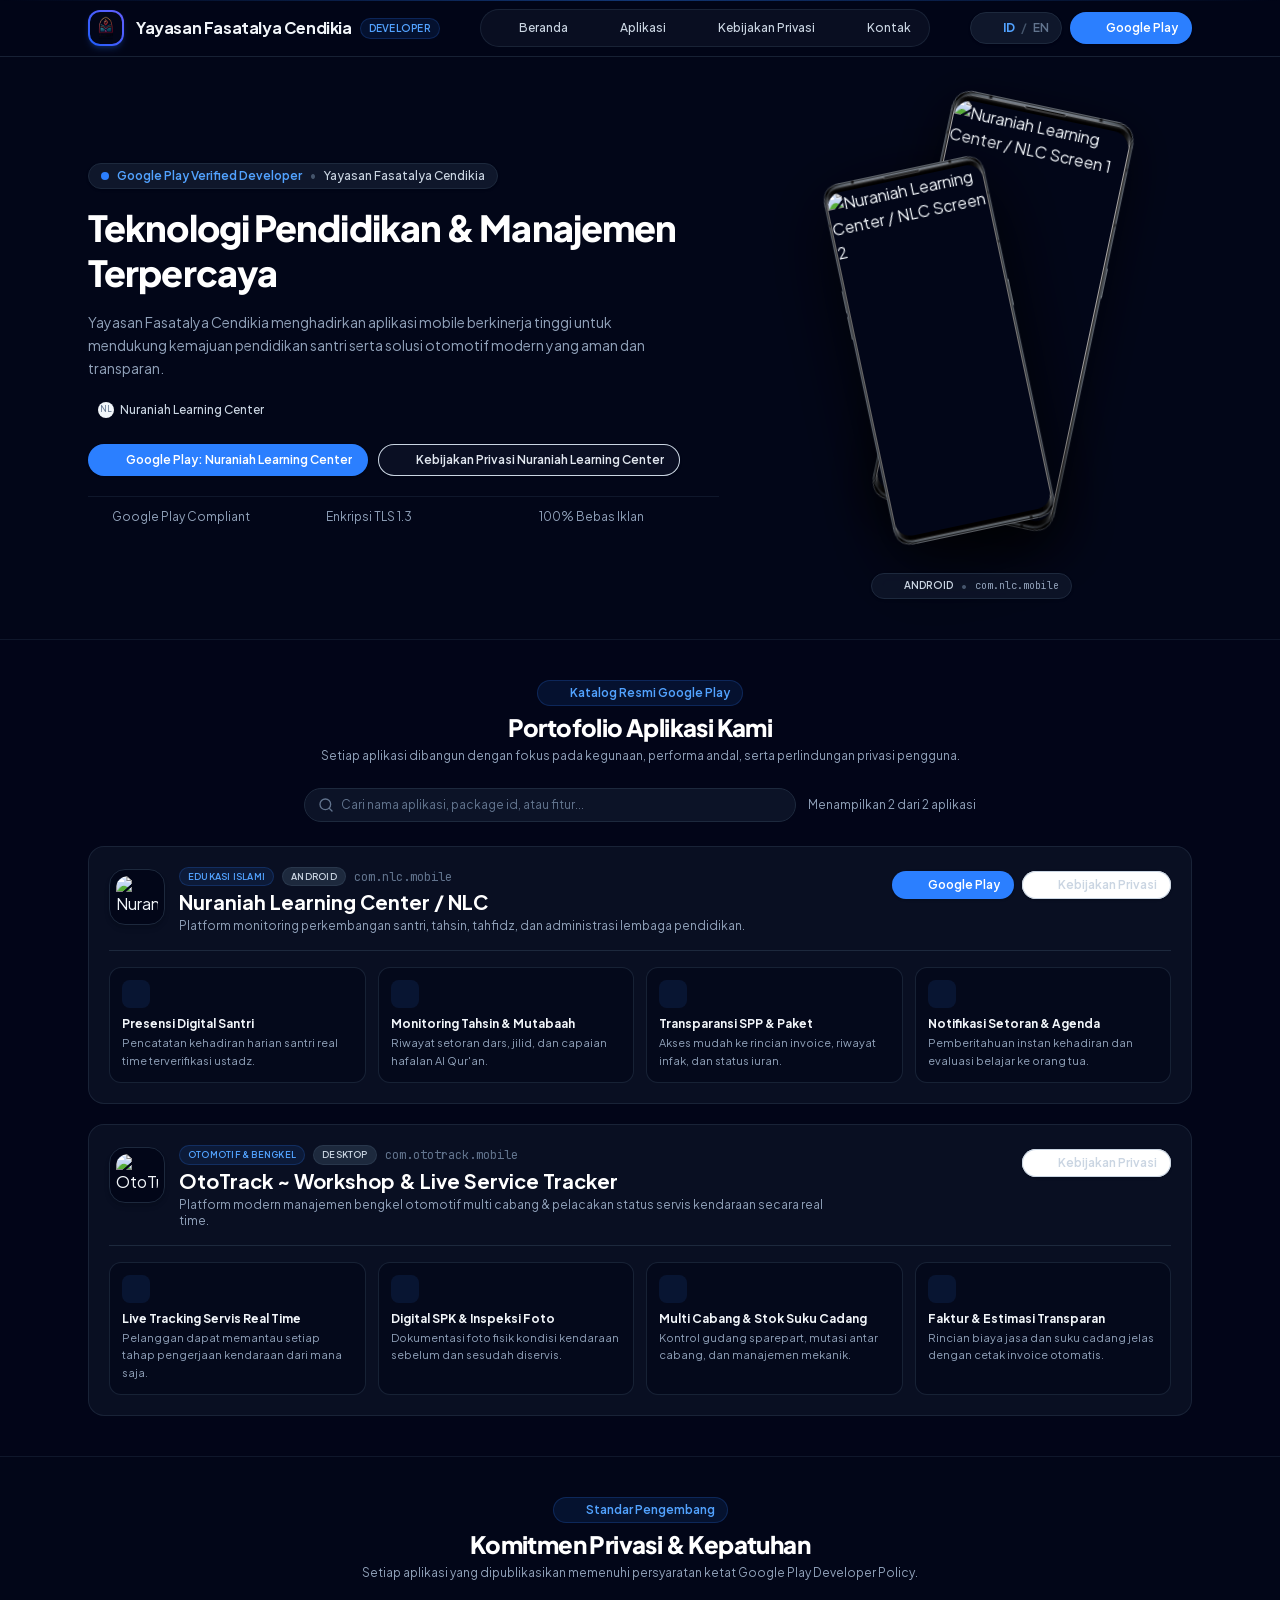
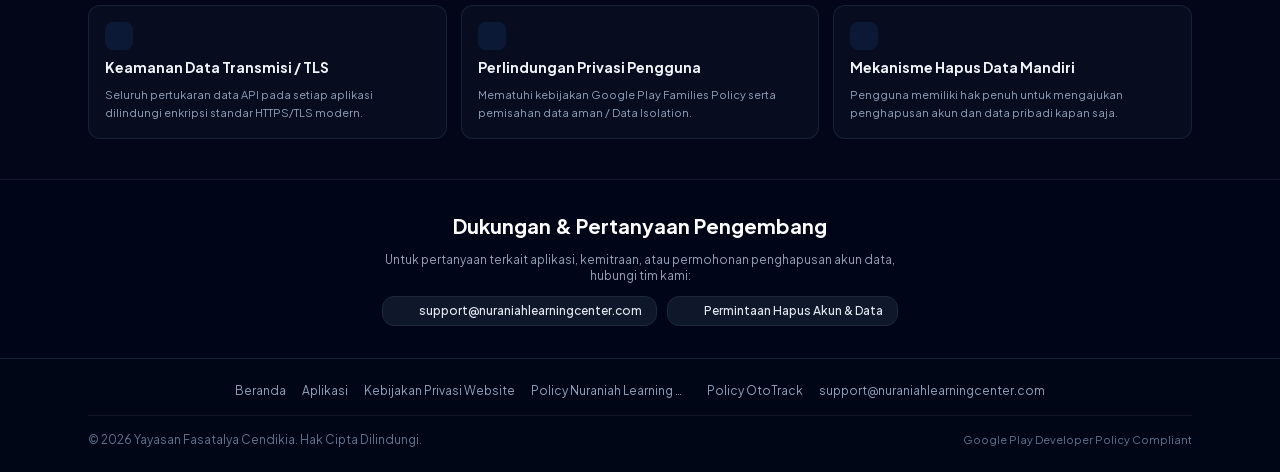
==== index.html @ 3fed87d0 "Updates" ====
<!DOCTYPE html><html  lang="id"><head><meta charset="utf-8"><meta name="viewport" content="width=device-width, initial-scale=1"><title>Yayasan Fasatalya Cendikia - Google Play Developer</title><link rel="preconnect" href="https://fonts.googleapis.com"><link rel="preconnect" href="https://fonts.gstatic.com" crossorigin><script type="importmap">{"imports":{"#entry":"/_nuxt/Dg7l3bxi.js"}}</script><script src="/config.js"></script><link rel="stylesheet" href="https://fonts.googleapis.com/css2?family=Plus+Jakarta+Sans:wght@300;400;500;600;700;800&family=JetBrains+Mono:wght@400;500&display=swap"><link rel="stylesheet" href="/_nuxt/entry.DbrNJag4.css" crossorigin><link rel="modulepreload" as="script" crossorigin href="/_nuxt/Dg7l3bxi.js"><link rel="modulepreload" as="script" crossorigin href="/_nuxt/BjNzdn2K.js"><link rel="modulepreload" as="script" crossorigin href="/_nuxt/BULBhxzs.js"><script type="module" src="/_nuxt/Dg7l3bxi.js" crossorigin></script><link rel="prefetch" as="style" crossorigin href="/_nuxt/error-404.C3wqHTJz.css"><link rel="prefetch" as="script" crossorigin href="/_nuxt/C8RMDub_.js"><link rel="prefetch" as="script" crossorigin href="/_nuxt/BDNMzG2s.js"><link rel="prefetch" as="style" crossorigin href="/_nuxt/error-500.D6rBzoDj.css"><link rel="prefetch" as="script" crossorigin href="/_nuxt/0oD7Hh62.js"><meta name="description" content="Portal resmi pengembang aplikasi Yayasan Fasatalya Cendikia di Google Play Store & Kebijakan Privasi resmi."><meta name="author" content="Yayasan Fasatalya Cendikia"><meta name="theme-color" content="#0f172a"><link rel="icon" type="image/png" href="/icon.png"><script>"use strict";(()=>{const o=window,e=document.documentElement,c=["dark","light"],s=getStorageValue("localStorage","nuxt-color-mode")||"system";let r=s==="system"?f():s;const l=e.getAttribute("data-color-mode-forced");l&&(r=l),i(r),o["__NUXT_COLOR_MODE__"]={preference:s,value:r,getColorScheme:f,addColorScheme:i,removeColorScheme:d};function i(t){const a=""+t+"",n="";e.classList?e.classList.add(a):e.className+=" "+a,n&&e.setAttribute("data-"+n,t)}function d(t){const a=""+t+"",n="";e.classList?e.classList.remove(a):e.className=e.className.replace(new RegExp(a,"g"),""),n&&e.removeAttribute("data-"+n)}function u(t){return o.matchMedia("(prefers-color-scheme"+t+")")}function f(){if(o.matchMedia&&u("").media!=="not all"){for(const t of c)if(u(":"+t).matches)return t}return"light"}})();function getStorageValue(o,e){switch(o){case"localStorage":try{return window.localStorage.getItem(e)}catch{return null}case"sessionStorage":try{return window.sessionStorage.getItem(e)}catch{return null}case"cookie":try{return getCookie(e)}catch{return null}default:return null}}function getCookie(o){const c=("; "+window.document.cookie).split("; "+o+"=");if(c.length===2){const s=c.pop();return s?s.split(";").shift():null}}</script></head><body><div id="__nuxt" class="isolate"></div><div id="teleports"></div><script>window.__NUXT__={};window.__NUXT__.config={public:{},app:{baseURL:"/",buildId:"77cbd302-f5c1-4d64-a94d-bf0c36280390",buildAssetsDir:"/_nuxt/",cdnURL:""}}</script><script type="application/json" data-nuxt-data="nuxt-app" data-ssr="false" id="__NUXT_DATA__">[{"prerenderedAt":1,"serverRendered":2},1790925937301,false]</script></body></html>
---- _nuxt/error-404.C3wqHTJz.css ----
.grid[data-v-c6455d0c]{display:grid}.mb-2[data-v-c6455d0c]{margin-bottom:.5rem}.mb-4[data-v-c6455d0c]{margin-bottom:1rem}.max-w-520px[data-v-c6455d0c]{max-width:520px}.min-h-screen[data-v-c6455d0c]{min-height:100vh}.w-full[data-v-c6455d0c]{width:100%}.flex[data-v-c6455d0c]{display:flex}.place-content-center[data-v-c6455d0c]{place-content:center}.items-center[data-v-c6455d0c]{align-items:center}.justify-center[data-v-c6455d0c]{justify-content:center}.overflow-hidden[data-v-c6455d0c]{overflow:hidden}.bg-white[data-v-c6455d0c]{--un-bg-opacity:1;background-color:rgb(255 255 255/var(--un-bg-opacity))}.px-2[data-v-c6455d0c]{padding-left:.5rem;padding-right:.5rem}.text-center[data-v-c6455d0c]{text-align:center}.text-\[80px\][data-v-c6455d0c]{font-size:80px}.text-2xl[data-v-c6455d0c]{font-size:1.5rem;line-height:2rem}.text-sm[data-v-c6455d0c]{font-size:.875rem;line-height:1.25rem}.text-\[\#020420\][data-v-c6455d0c]{--un-text-opacity:1;color:rgb(2 4 32/var(--un-text-opacity))}.text-\[\#64748B\][data-v-c6455d0c]{--un-text-opacity:1;color:rgb(100 116 139/var(--un-text-opacity))}.hover\:text-\[\#00DC82\][data-v-c6455d0c]:hover{--un-text-opacity:1;color:rgb(0 220 130/var(--un-text-opacity))}.font-medium[data-v-c6455d0c]{font-weight:500}.font-semibold[data-v-c6455d0c]{font-weight:600}.leading-none[data-v-c6455d0c]{line-height:1}.tracking-wide[data-v-c6455d0c]{letter-spacing:.025em}.font-sans[data-v-c6455d0c]{font-family:ui-sans-serif,system-ui,-apple-system,BlinkMacSystemFont,Segoe UI,Roboto,Helvetica Neue,Arial,Noto Sans,sans-serif,Apple Color Emoji,Segoe UI Emoji,Segoe UI Symbol,Noto Color Emoji}.tabular-nums[data-v-c6455d0c]{--un-numeric-spacing:tabular-nums;font-variant-numeric:var(--un-ordinal) var(--un-slashed-zero) var(--un-numeric-figure) var(--un-numeric-spacing) var(--un-numeric-fraction)}.underline[data-v-c6455d0c]{text-decoration-line:underline}.underline-offset-3[data-v-c6455d0c]{text-underline-offset:3px}.antialiased[data-v-c6455d0c]{-webkit-font-smoothing:antialiased;-moz-osx-font-smoothing:grayscale}@media (prefers-color-scheme:dark){.dark\:bg-\[\#020420\][data-v-c6455d0c]{--un-bg-opacity:1;background-color:rgb(2 4 32/var(--un-bg-opacity))}.dark\:text-white[data-v-c6455d0c]{--un-text-opacity:1;color:rgb(255 255 255/var(--un-text-opacity))}}@media (width>=640px){.sm\:text-\[110px\][data-v-c6455d0c]{font-size:110px}.sm\:text-3xl[data-v-c6455d0c]{font-size:1.875rem;line-height:2.25rem}}
---- _nuxt/error-500.D6rBzoDj.css ----
.grid[data-v-6e93dc00]{display:grid}.mb-2[data-v-6e93dc00]{margin-bottom:.5rem}.mb-4[data-v-6e93dc00]{margin-bottom:1rem}.max-w-520px[data-v-6e93dc00]{max-width:520px}.min-h-screen[data-v-6e93dc00]{min-height:100vh}.place-content-center[data-v-6e93dc00]{place-content:center}.overflow-hidden[data-v-6e93dc00]{overflow:hidden}.bg-white[data-v-6e93dc00]{--un-bg-opacity:1;background-color:rgb(255 255 255/var(--un-bg-opacity))}.px-2[data-v-6e93dc00]{padding-left:.5rem;padding-right:.5rem}.text-center[data-v-6e93dc00]{text-align:center}.text-\[80px\][data-v-6e93dc00]{font-size:80px}.text-2xl[data-v-6e93dc00]{font-size:1.5rem;line-height:2rem}.text-\[\#020420\][data-v-6e93dc00]{--un-text-opacity:1;color:rgb(2 4 32/var(--un-text-opacity))}.text-\[\#64748B\][data-v-6e93dc00]{--un-text-opacity:1;color:rgb(100 116 139/var(--un-text-opacity))}.font-semibold[data-v-6e93dc00]{font-weight:600}.leading-none[data-v-6e93dc00]{line-height:1}.tracking-wide[data-v-6e93dc00]{letter-spacing:.025em}.font-sans[data-v-6e93dc00]{font-family:ui-sans-serif,system-ui,-apple-system,BlinkMacSystemFont,Segoe UI,Roboto,Helvetica Neue,Arial,Noto Sans,sans-serif,Apple Color Emoji,Segoe UI Emoji,Segoe UI Symbol,Noto Color Emoji}.tabular-nums[data-v-6e93dc00]{--un-numeric-spacing:tabular-nums;font-variant-numeric:var(--un-ordinal) var(--un-slashed-zero) var(--un-numeric-figure) var(--un-numeric-spacing) var(--un-numeric-fraction)}.antialiased[data-v-6e93dc00]{-webkit-font-smoothing:antialiased;-moz-osx-font-smoothing:grayscale}@media (prefers-color-scheme:dark){.dark\:bg-\[\#020420\][data-v-6e93dc00]{--un-bg-opacity:1;background-color:rgb(2 4 32/var(--un-bg-opacity))}.dark\:text-white[data-v-6e93dc00]{--un-text-opacity:1;color:rgb(255 255 255/var(--un-text-opacity))}}@media (width>=640px){.sm\:text-\[110px\][data-v-6e93dc00]{font-size:110px}.sm\:text-3xl[data-v-6e93dc00]{font-size:1.875rem;line-height:2.25rem}}
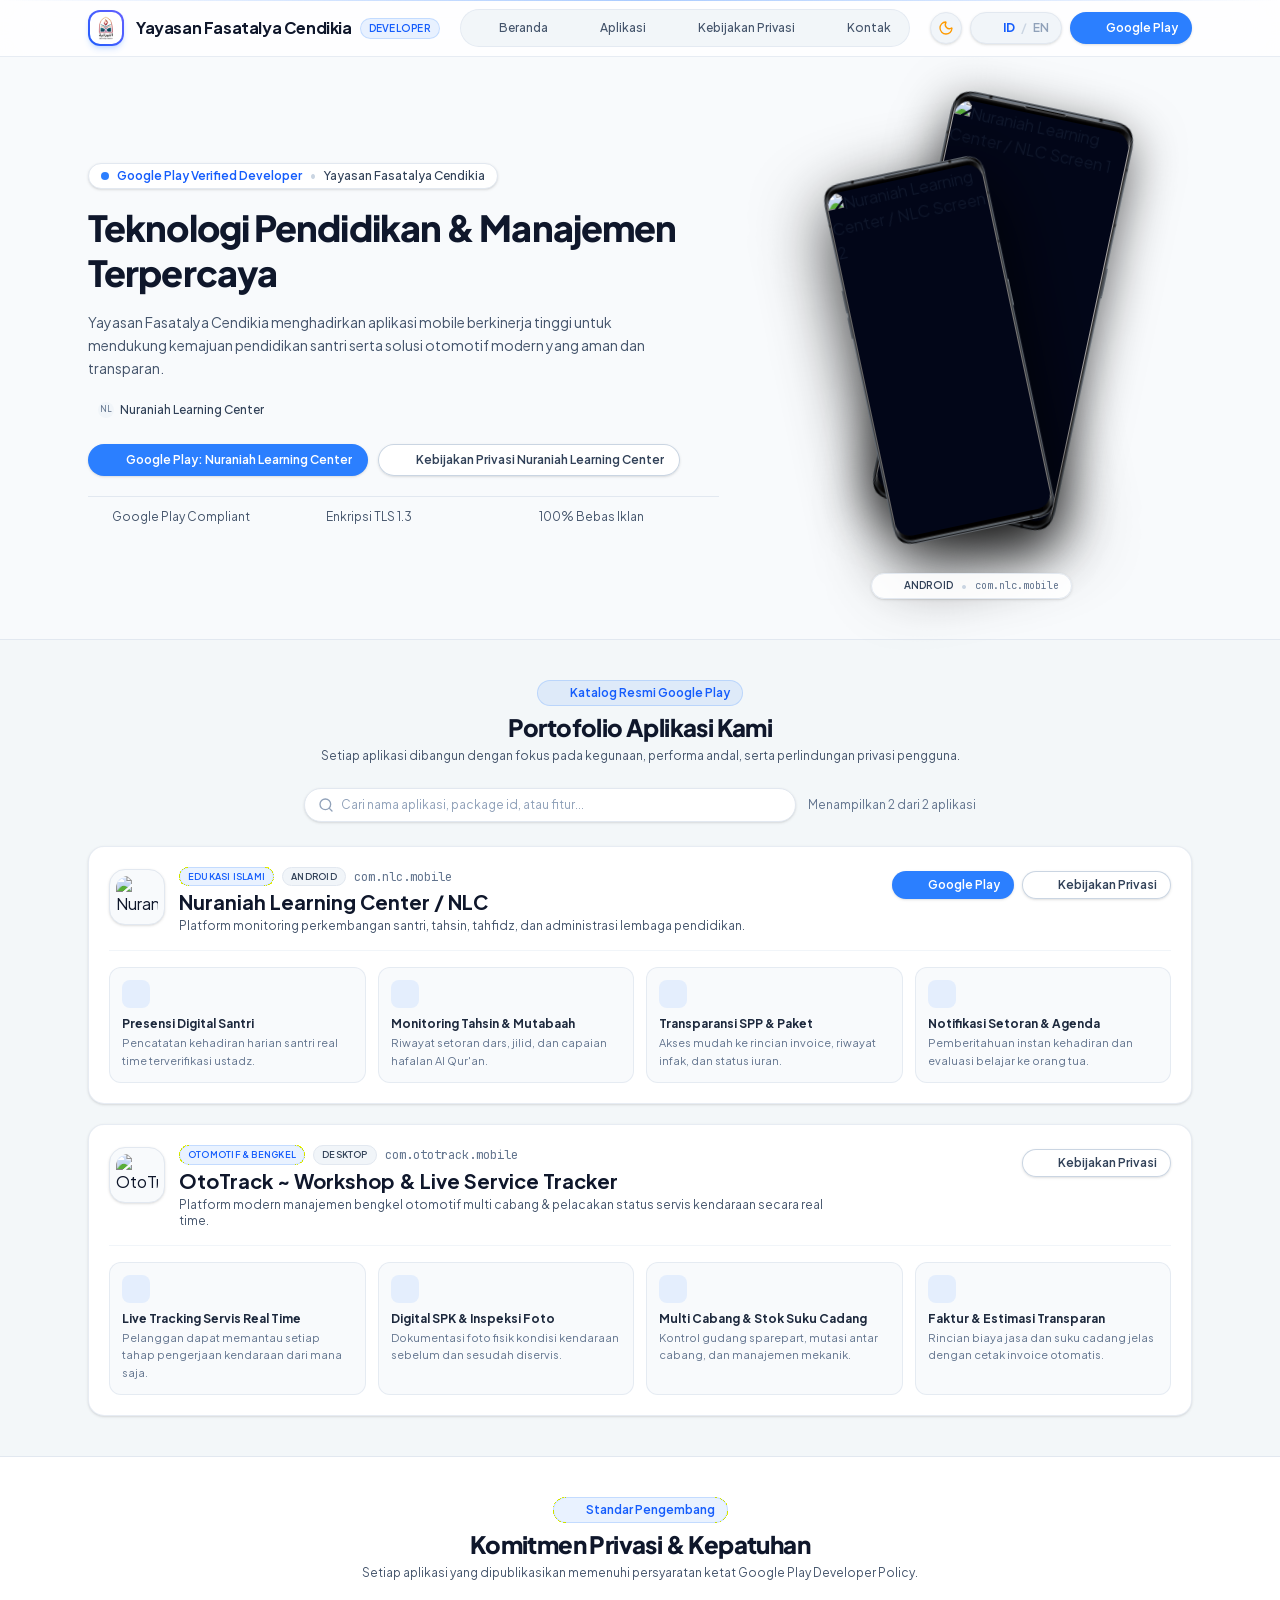
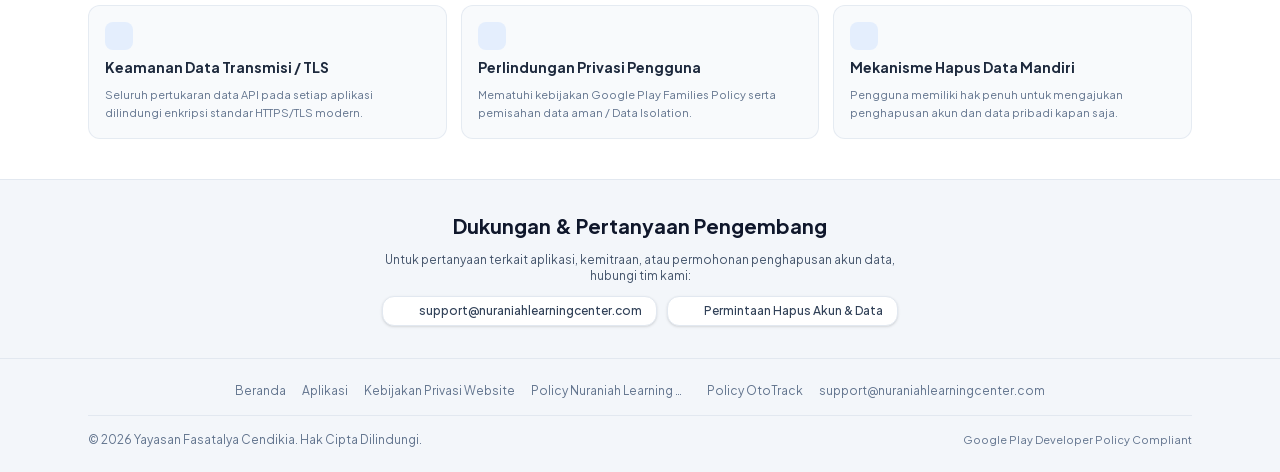
==== commit 4021f992: "Updates" ====
--- a/index.html
+++ b/index.html
@@ -1 +1 @@
-<!DOCTYPE html><html  lang="id"><head><meta charset="utf-8"><meta name="viewport" content="width=device-width, initial-scale=1"><title>Yayasan Fasatalya Cendikia - Google Play Developer</title><link rel="preconnect" href="https://fonts.googleapis.com"><link rel="preconnect" href="https://fonts.gstatic.com" crossorigin><script type="importmap">{"imports":{"#entry":"/_nuxt/Dg7l3bxi.js"}}</script><script src="/config.js"></script><link rel="stylesheet" href="https://fonts.googleapis.com/css2?family=Plus+Jakarta+Sans:wght@300;400;500;600;700;800&family=JetBrains+Mono:wght@400;500&display=swap"><link rel="stylesheet" href="/_nuxt/entry.DbrNJag4.css" crossorigin><link rel="modulepreload" as="script" crossorigin href="/_nuxt/Dg7l3bxi.js"><link rel="modulepreload" as="script" crossorigin href="/_nuxt/BjNzdn2K.js"><link rel="modulepreload" as="script" crossorigin href="/_nuxt/BULBhxzs.js"><script type="module" src="/_nuxt/Dg7l3bxi.js" crossorigin></script><link rel="prefetch" as="style" crossorigin href="/_nuxt/error-404.C3wqHTJz.css"><link rel="prefetch" as="script" crossorigin href="/_nuxt/C8RMDub_.js"><link rel="prefetch" as="script" crossorigin href="/_nuxt/BDNMzG2s.js"><link rel="prefetch" as="style" crossorigin href="/_nuxt/error-500.D6rBzoDj.css"><link rel="prefetch" as="script" crossorigin href="/_nuxt/0oD7Hh62.js"><meta name="description" content="Portal resmi pengembang aplikasi Yayasan Fasatalya Cendikia di Google Play Store & Kebijakan Privasi resmi."><meta name="author" content="Yayasan Fasatalya Cendikia"><meta name="theme-color" content="#0f172a"><link rel="icon" type="image/png" href="/icon.png"><script>"use strict";(()=>{const o=window,e=document.documentElement,c=["dark","light"],s=getStorageValue("localStorage","nuxt-color-mode")||"system";let r=s==="system"?f():s;const l=e.getAttribute("data-color-mode-forced");l&&(r=l),i(r),o["__NUXT_COLOR_MODE__"]={preference:s,value:r,getColorScheme:f,addColorScheme:i,removeColorScheme:d};function i(t){const a=""+t+"",n="";e.classList?e.classList.add(a):e.className+=" "+a,n&&e.setAttribute("data-"+n,t)}function d(t){const a=""+t+"",n="";e.classList?e.classList.remove(a):e.className=e.className.replace(new RegExp(a,"g"),""),n&&e.removeAttribute("data-"+n)}function u(t){return o.matchMedia("(prefers-color-scheme"+t+")")}function f(){if(o.matchMedia&&u("").media!=="not all"){for(const t of c)if(u(":"+t).matches)return t}return"light"}})();function getStorageValue(o,e){switch(o){case"localStorage":try{return window.localStorage.getItem(e)}catch{return null}case"sessionStorage":try{return window.sessionStorage.getItem(e)}catch{return null}case"cookie":try{return getCookie(e)}catch{return null}default:return null}}function getCookie(o){const c=("; "+window.document.cookie).split("; "+o+"=");if(c.length===2){const s=c.pop();return s?s.split(";").shift():null}}</script></head><body><div id="__nuxt" class="isolate"></div><div id="teleports"></div><script>window.__NUXT__={};window.__NUXT__.config={public:{},app:{baseURL:"/",buildId:"77cbd302-f5c1-4d64-a94d-bf0c36280390",buildAssetsDir:"/_nuxt/",cdnURL:""}}</script><script type="application/json" data-nuxt-data="nuxt-app" data-ssr="false" id="__NUXT_DATA__">[{"prerenderedAt":1,"serverRendered":2},1790925937301,false]</script></body></html>+<!DOCTYPE html><html  lang="id"><head><meta charset="utf-8"><meta name="viewport" content="width=device-width, initial-scale=1"><title>Yayasan Fasatalya Cendikia - Google Play Developer</title><link rel="preconnect" href="https://fonts.googleapis.com"><link rel="preconnect" href="https://fonts.gstatic.com" crossorigin><script type="importmap">{"imports":{"#entry":"/_nuxt/DBHvEP1e.js"}}</script><script src="/config.js"></script><link rel="stylesheet" href="https://fonts.googleapis.com/css2?family=Plus+Jakarta+Sans:wght@300;400;500;600;700;800&family=JetBrains+Mono:wght@400;500&display=swap"><link rel="stylesheet" href="/_nuxt/entry.B1tTyInO.css" crossorigin><link rel="modulepreload" as="script" crossorigin href="/_nuxt/DBHvEP1e.js"><link rel="modulepreload" as="script" crossorigin href="/_nuxt/BjNzdn2K.js"><link rel="modulepreload" as="script" crossorigin href="/_nuxt/BULBhxzs.js"><script type="module" src="/_nuxt/DBHvEP1e.js" crossorigin></script><link rel="prefetch" as="style" crossorigin href="/_nuxt/error-404.C3wqHTJz.css"><link rel="prefetch" as="script" crossorigin href="/_nuxt/ByiZV4uQ.js"><link rel="prefetch" as="script" crossorigin href="/_nuxt/BDNMzG2s.js"><link rel="prefetch" as="style" crossorigin href="/_nuxt/error-500.D6rBzoDj.css"><link rel="prefetch" as="script" crossorigin href="/_nuxt/C9ZOR45y.js"><meta name="description" content="Portal resmi pengembang aplikasi Yayasan Fasatalya Cendikia di Google Play Store & Kebijakan Privasi resmi."><meta name="author" content="Yayasan Fasatalya Cendikia"><meta name="theme-color" content="#0f172a"><link rel="icon" type="image/png" href="/icon.png"><script>"use strict";(()=>{const o=window,e=document.documentElement,c=["dark","light"],s=getStorageValue("localStorage","nuxt-color-mode")||"system";let r=s==="system"?f():s;const l=e.getAttribute("data-color-mode-forced");l&&(r=l),i(r),o["__NUXT_COLOR_MODE__"]={preference:s,value:r,getColorScheme:f,addColorScheme:i,removeColorScheme:d};function i(t){const a=""+t+"",n="";e.classList?e.classList.add(a):e.className+=" "+a,n&&e.setAttribute("data-"+n,t)}function d(t){const a=""+t+"",n="";e.classList?e.classList.remove(a):e.className=e.className.replace(new RegExp(a,"g"),""),n&&e.removeAttribute("data-"+n)}function u(t){return o.matchMedia("(prefers-color-scheme"+t+")")}function f(){if(o.matchMedia&&u("").media!=="not all"){for(const t of c)if(u(":"+t).matches)return t}return"light"}})();function getStorageValue(o,e){switch(o){case"localStorage":try{return window.localStorage.getItem(e)}catch{return null}case"sessionStorage":try{return window.sessionStorage.getItem(e)}catch{return null}case"cookie":try{return getCookie(e)}catch{return null}default:return null}}function getCookie(o){const c=("; "+window.document.cookie).split("; "+o+"=");if(c.length===2){const s=c.pop();return s?s.split(";").shift():null}}</script></head><body><div id="__nuxt" class="isolate"></div><div id="teleports"></div><script>window.__NUXT__={};window.__NUXT__.config={public:{},app:{baseURL:"/",buildId:"ed253a14-1191-4489-a366-840dd7382c6b",buildAssetsDir:"/_nuxt/",cdnURL:""}}</script><script type="application/json" data-nuxt-data="nuxt-app" data-ssr="false" id="__NUXT_DATA__">[{"prerenderedAt":1,"serverRendered":2},1790928569820,false]</script></body></html>
